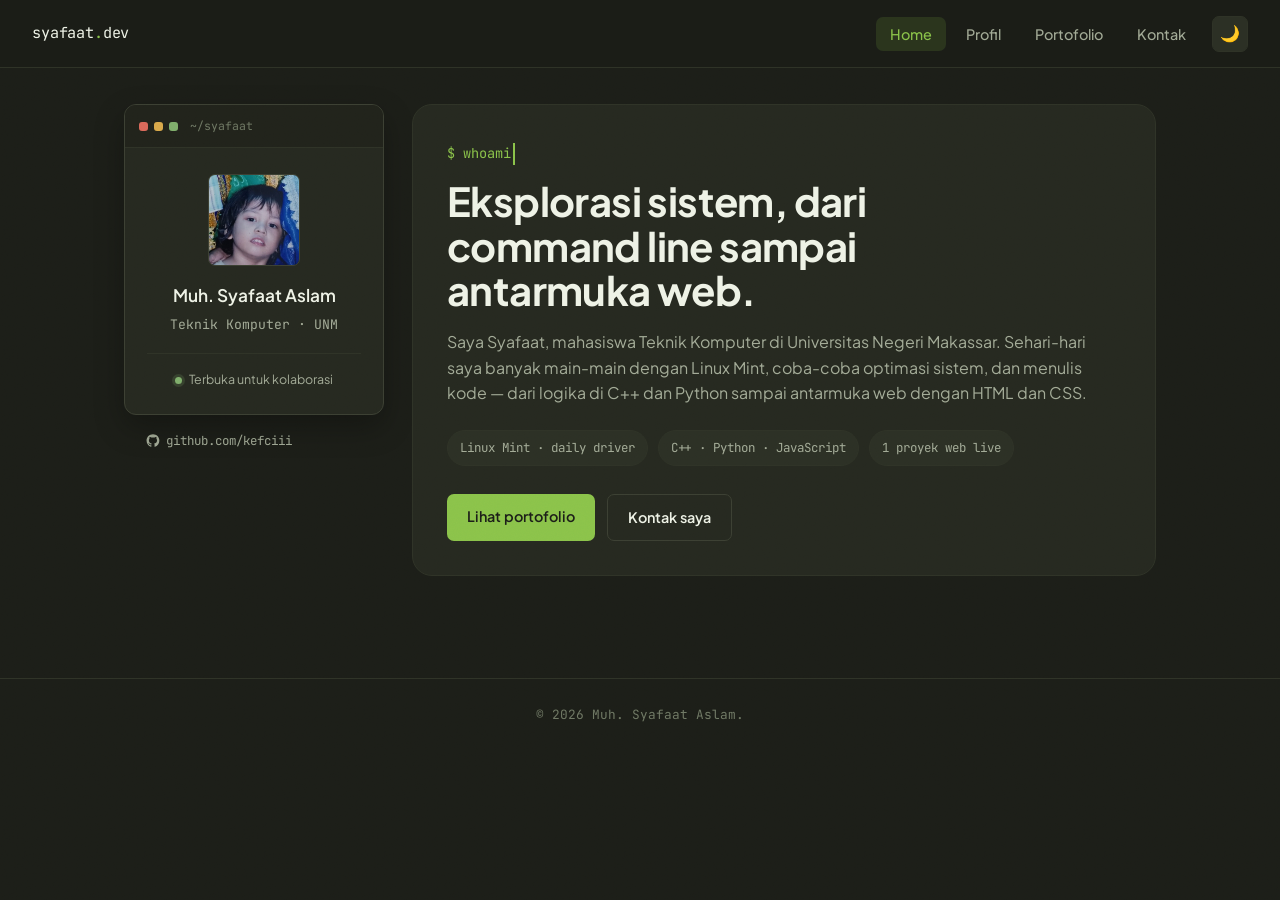
==== index.html @ 9907d19d "Portofolio" ====
<!DOCTYPE html>
<html lang="id">
<head>
    <meta charset="UTF-8">
    <meta name="viewport" content="width=device-width, initial-scale=1.0">
    <title>Muh. Syafaat Aslam — Teknik Komputer UNM</title>
    <meta name="description" content="Portofolio Muh. Syafaat Aslam, mahasiswa Teknik Komputer Universitas Negeri Makassar. Fokus di Linux, pemrograman, dan pengembangan web.">
    <meta property="og:title" content="Muh. Syafaat Aslam — Portofolio">
    <meta property="og:description" content="Mahasiswa Teknik Komputer UNM. Linux, pemrograman, dan pengembangan web.">
    <meta name="theme-color" content="#16140f">
    <link rel="stylesheet" href="style.css" type="text/css">
</head>
<body>

    <a href="#rightcolumn" class="skip-link">Lewati ke konten utama</a>

    <nav id="menu">
        <a href="index.html" class="brand">syafaat<span>.</span>dev</a>
        <div class="nav-right">
        <ul class="nav-links">
            <li><a href="index.html">Home</a></li>
            <li><a href="profil.html">Profil</a></li>
            <li><a href="portofolio.html">Portofolio</a></li>
            <li><a href="kontak.html">Kontak</a></li>
        </ul>
        <button id="theme-toggle" class="theme-toggle-btn" type="button" aria-label="Ganti tema">🌙</button>
        </div>
    </nav>

    <div id="wrapper">
        <div id="leftcolumn">
            <aside class="profile-card">
                <div class="card-chrome">
                    <span class="dot red"></span>
                    <span class="dot yellow"></span>
                    <span class="dot green"></span>
                    <span class="chrome-label">~/syafaat</span>
                </div>
                <div class="profile-body">
                    <div class="avatar"><img src="foto_profil.jpg" alt="Foto Muh. Syafaat Aslam"></div>
                    <b>Muh. Syafaat Aslam</b>
                    <p class="infotext">Teknik Komputer · UNM</p>
                    <div class="status-row">
                        <span class="status-dot"></span>
                        <span>Terbuka untuk kolaborasi</span>
                    </div>
                </div>
            </aside>
            <a href="https://github.com/kefciii" target="_blank" rel="noopener noreferrer" class="sidebar-link" style="margin-left: 22px;">
                <svg viewBox="0 0 24 24" fill="currentColor" aria-hidden="true"><path d="M12 .5C5.73.5.98 5.24.98 11.52c0 4.84 3.14 8.94 7.49 10.39.55.1.75-.24.75-.53 0-.26-.01-1.13-.02-2.05-3.05.66-3.7-1.3-3.7-1.3-.5-1.27-1.22-1.6-1.22-1.6-.99-.68.08-.67.08-.67 1.1.08 1.68 1.13 1.68 1.13.98 1.67 2.56 1.19 3.19.91.1-.71.38-1.19.7-1.46-2.44-.28-5-1.22-5-5.43 0-1.2.43-2.18 1.13-2.94-.11-.28-.49-1.4.11-2.92 0 0 .92-.3 3.02 1.12a10.5 10.5 0 0 1 5.5 0c2.1-1.42 3.02-1.12 3.02-1.12.6 1.52.22 2.64.11 2.92.7.76 1.13 1.74 1.13 2.94 0 4.22-2.57 5.15-5.02 5.42.39.34.74 1 .74 2.03 0 1.47-.01 2.65-.01 3.01 0 .29.2.64.76.53 4.34-1.45 7.48-5.55 7.48-10.39C23.02 5.24 18.27.5 12 .5Z"/></svg>
                github.com/kefciii
            </a>
        </div>

        <main id="rightcolumn" tabindex="-1">
            <div class="content-section">
                <span class="eyebrow" data-typing>$ whoami</span>
                <h1 class="headlines">Eksplorasi sistem, dari command line sampai antarmuka web.</h1>
                <p class="sublines">
                    Saya Syafaat, mahasiswa Teknik Komputer di Universitas Negeri Makassar. Sehari-hari saya banyak main-main dengan Linux Mint, coba-coba optimasi sistem, dan menulis kode — dari logika di C++ dan Python sampai antarmuka web dengan HTML dan CSS.
                </p>
                <div class="stat-row">
                    <span class="stat-chip">Linux Mint · daily driver</span>
                    <span class="stat-chip">C++ · Python · JavaScript</span>
                    <span class="stat-chip">1 proyek web live</span>
                </div>
                <div class="hero-actions">
                    <a href="portofolio.html" class="btn btn-primary">Lihat portofolio</a>
                    <a href="kontak.html" class="btn btn-ghost">Kontak saya</a>
                </div>
            </div>
        </main>
    </div>

    <div class="footer">
        © 2026 Muh. Syafaat Aslam.
    </div>

    <script src="script.js" defer></script>
</body>
</html>
---- style.css ----
@import url('https://fonts.googleapis.com/css2?family=Plus+Jakarta+Sans:wght@400;500;600;700&family=JetBrains+Mono:wght@400;500;600&display=swap');

:root {
    --bg: #1c1e18;
    --bg-soft: #21231b;
    --card: #262920;
    --card-alt: #2c3025;
    --border: #3c4033;
    --border-soft: #2f3327;
    --text-main: #eef2e6;
    --text-muted: #a3ab97;
    --text-faint: #6f7864;
    --accent: #8bc34a;
    --accent-dim: #6ea23a;
    --accent-soft: rgba(139, 195, 74, 0.14);
    --accent-shadow: rgba(139, 195, 74, 0.24);
    --sans: 'Plus Jakarta Sans', sans-serif;
    --mono: 'JetBrains Mono', ui-monospace, monospace;
    --radius-lg: 20px;
    --radius-md: 12px;
    --radius-sm: 7px;

    color-scheme: dark;
    transition: background-color 0.25s ease, color 0.25s ease, border-color 0.25s ease;
}

/* ---------- LIGHT THEME ---------- */
:root[data-theme="light"] {
    color-scheme: light;
    --bg: #f5f6f1;
    --bg-soft: #eceee6;
    --card: #ffffff;
    --card-alt: #eef0e8;
    --border: #d8dccd;
    --border-soft: #e4e7dc;
    --text-main: #1c1e18;
    --text-muted: #52584a;
    --text-faint: #838c74;
    --accent: #5c9a2c;
    --accent-dim: #4a7d23;
    --accent-soft: rgba(92, 154, 44, 0.12);
    --accent-shadow: rgba(92, 154, 44, 0.18);
}

* {
    margin: 0;
    padding: 0;
    box-sizing: border-box;
}

html {
    scroll-behavior: smooth;
}

body {
    background-color: var(--bg);
    color: var(--text-main);
    font-family: var(--sans);
    line-height: 1.6;
    overflow-x: hidden;
    position: relative;
}

/* subtle grain overlay to break flat digital surfaces */
body::before {
    content: "";
    position: fixed;
    inset: 0;
    z-index: 3;
    pointer-events: none;
    opacity: 0.05;
    mix-blend-mode: overlay;
    background-image: url("data:image/svg+xml,%3Csvg xmlns='http://www.w3.org/2000/svg' width='120' height='120'%3E%3Cfilter id='n'%3E%3CfeTurbulence type='fractalNoise' baseFrequency='0.9' numOctaves='2' stitchTiles='stitch'/%3E%3C/filter%3E%3Crect width='100%25' height='100%25' filter='url(%23n)'/%3E%3C/svg%3E");
}

@keyframes fadeInUp {
    from { opacity: 0; transform: translateY(16px); }
    to { opacity: 1; transform: translateY(0); }
}

.content-section, .profile-card {
    animation: fadeInUp 0.5s ease-out both;
}

.skip-link {
    position: absolute;
    left: 12px;
    top: -60px;
    background: var(--accent);
    color: #1c1e18;
    font-family: var(--mono);
    font-size: 0.85rem;
    font-weight: 600;
    padding: 10px 16px;
    border-radius: var(--radius-sm);
    z-index: 2000;
    transition: top 0.2s ease;
}

.skip-link:focus {
    top: 12px;
}

:focus-visible {
    outline: 2px solid var(--accent);
    outline-offset: 3px;
    border-radius: 4px;
}

#menu {
    display: flex;
    justify-content: space-between;
    align-items: center;
    height: 68px;
    width: 100%;
    background: rgba(28, 30, 24, 0.82);
    backdrop-filter: blur(10px);
    position: fixed;
    top: 0;
    left: 0;
    z-index: 1000;
    border-bottom: 1px solid var(--border-soft);
    padding: 0 32px;
}

.brand {
    font-family: var(--mono);
    font-size: 0.95rem;
    color: var(--text-main);
    text-decoration: none;
    letter-spacing: -0.01em;
}

.brand:hover {
    text-decoration: none;
    color: var(--text-main);
}

.brand span {
    color: var(--accent);
}

#menu ul.nav-links {
    display: flex;
    align-items: center;
    gap: 6px;
    list-style: none;
}

#menu ul.nav-links li {
    list-style: none;
}

#menu ul.nav-links a {
    text-decoration: none;
    color: var(--text-muted);
    font-weight: 500;
    font-size: 0.9rem;
    padding: 8px 14px;
    border-radius: var(--radius-sm);
    transition: color 0.2s ease, background 0.2s ease;
}

#menu ul.nav-links a:hover {
    color: var(--text-main);
    background: var(--card-alt);
}

#menu ul.nav-links a.active {
    color: var(--accent);
    background: var(--accent-soft);
}

.nav-right {
    display: flex;
    align-items: center;
    gap: 12px;
}

.theme-toggle-btn {
    width: 36px;
    height: 36px;
    display: flex;
    align-items: center;
    justify-content: center;
    background: var(--card-alt);
    border: 1px solid var(--border-soft);
    border-radius: var(--radius-sm);
    cursor: pointer;
    font-size: 1rem;
    line-height: 1;
    color: var(--text-main);
    transition: border-color 0.2s ease, transform 0.15s ease;
}

.theme-toggle-btn:hover {
    border-color: var(--accent-dim);
    transform: translateY(-1px);
}

#wrapper {
    max-width: 1080px;
    margin: 0 auto 40px auto;
    padding: 104px 24px 40px;
    display: flex;
    align-items: flex-start;
    gap: 28px;
}

#leftcolumn {
    width: 260px;
    flex-shrink: 0;
    position: sticky;
    top: 96px;
}

.profile-card {
    background-color: var(--card);
    border: 1px solid var(--border);
    border-radius: var(--radius-md);
    overflow: hidden;
    box-shadow: 0 12px 30px rgba(0, 0, 0, 0.28);
}

.card-chrome {
    display: flex;
    align-items: center;
    gap: 6px;
    padding: 12px 14px;
    border-bottom: 1px solid var(--border-soft);
    background: var(--bg-soft);
}

.dot {
    width: 9px;
    height: 9px;
    border-radius: 3px;
    display: inline-block;
}

.dot.red { background: #d9695a; }
.dot.yellow { background: #d9a94a; }
.dot.green { background: #7fae6b; }

.chrome-label {
    margin-left: 6px;
    font-family: var(--mono);
    font-size: 0.72rem;
    color: var(--text-faint);
}

.profile-body {
    padding: 26px 22px 24px;
    text-align: center;
}

.avatar {
    width: 92px;
    height: 92px;
    border-radius: var(--radius-sm);
    background: linear-gradient(155deg, var(--accent-soft), transparent);
    border: 1px solid var(--border);
    color: var(--accent);
    font-family: var(--mono);
    font-weight: 600;
    font-size: 1.35rem;
    display: flex;
    align-items: center;
    justify-content: center;
    margin: 0 auto 16px;
    overflow: hidden;
}

.avatar img {
    width: 100%;
    height: 100%;
    object-fit: cover;
    object-position: 50% 50%;
    display: block;
}

.profile-body b {
    font-size: 1.08rem;
    color: var(--text-main);
    display: block;
    margin-bottom: 4px;
    font-weight: 600;
}

.infotext {
    font-size: 0.82rem;
    color: var(--text-muted);
    font-family: var(--mono);
}

.status-row {
    display: flex;
    align-items: center;
    justify-content: center;
    gap: 7px;
    margin-top: 18px;
    padding-top: 16px;
    border-top: 1px solid var(--border-soft);
    font-size: 0.78rem;
    color: var(--text-muted);
}

.status-dot {
    width: 7px;
    height: 7px;
    border-radius: 50%;
    background: #7fae6b;
    box-shadow: 0 0 0 3px rgba(127, 174, 107, 0.18);
}

.sidebar-link {
    display: inline-flex;
    align-items: center;
    gap: 6px;
    margin-top: 16px;
    font-family: var(--mono);
    font-size: 0.78rem;
    color: var(--text-muted);
    text-decoration: none;
    transition: color 0.2s ease;
}

.sidebar-link:hover {
    color: var(--accent);
    text-decoration: none;
}

.sidebar-link svg {
    width: 14px;
    height: 14px;
}

#rightcolumn {
    flex: 1;
    min-width: 0;
}

.content-section {
    background-color: var(--card);
    border: 1px solid var(--border-soft);
    border-radius: var(--radius-lg);
    padding: 34px;
    margin-bottom: 22px;
}

.eyebrow {
    font-family: var(--mono);
    font-size: 0.85rem;
    color: var(--accent);
    margin-bottom: 14px;
    display: inline-block;
}

.headlines {
    font-size: clamp(1.7rem, 3.6vw, 2.5rem);
    line-height: 1.12;
    letter-spacing: -0.015em;
    margin-bottom: 16px;
    color: var(--text-main);
    text-wrap: balance;
    font-weight: 700;
    max-width: 22ch;
}

.sublines {
    color: var(--text-muted);
    font-size: 1rem;
    max-width: 58ch;
}

.stat-row {
    display: flex;
    flex-wrap: wrap;
    gap: 10px;
    margin-top: 24px;
}

.stat-chip {
    font-family: var(--mono);
    font-size: 0.78rem;
    color: var(--text-muted);
    background: var(--card-alt);
    border: 1px solid var(--border-soft);
    padding: 7px 12px;
    border-radius: 999px;
}

.hero-actions {
    display: flex;
    gap: 12px;
    margin-top: 28px;
    flex-wrap: wrap;
}

.btn {
    font-family: var(--sans);
    font-weight: 600;
    font-size: 0.9rem;
    padding: 11px 20px;
    border-radius: var(--radius-sm);
    text-decoration: none;
    display: inline-block;
    transition: transform 0.15s ease, background 0.2s ease, border-color 0.2s ease;
}

.btn-primary {
    background: var(--accent);
    color: #1c1e18;
}

.btn-primary:hover {
    background: #a3d968;
    transform: translateY(-1px);
}

.btn-primary:active {
    transform: translateY(0) scale(0.98);
}

.btn-ghost {
    border: 1px solid var(--border);
    color: var(--text-main);
}

.btn-ghost:hover {
    border-color: var(--accent);
    color: var(--accent);
}

h2 {
    color: var(--text-main);
    font-weight: 600;
    font-size: 1.3rem;
    margin-bottom: 4px;
}

.section-kicker {
    font-family: var(--mono);
    font-size: 0.75rem;
    color: var(--text-faint);
    text-transform: lowercase;
    margin-bottom: 6px;
    display: block;
}

p { color: var(--text-muted); font-size: 1rem; }

.transparent-box {
    background: var(--bg-soft);
    border: 1px solid var(--border-soft);
    padding: 22px;
    border-radius: var(--radius-md);
    margin-top: 16px;
}

.skill-list {
    margin-top: 20px;
    display: flex;
    flex-direction: column;
}

.skill-row {
    display: grid;
    grid-template-columns: 56px 1fr;
    gap: 18px;
    padding: 20px 0;
    border-top: 1px solid var(--border-soft);
    transition: padding-left 0.2s ease;
}

.skill-row:first-child { border-top: none; }

.skill-row:hover { padding-left: 6px; }

.skill-num {
    font-family: var(--mono);
    color: var(--border);
    font-size: 1.3rem;
    font-weight: 600;
    transition: color 0.2s ease;
}

.skill-row:hover .skill-num { color: var(--accent); }

.skill-row h3 {
    font-size: 1.02rem;
    color: var(--text-main);
    font-weight: 600;
    margin-bottom: 6px;
}

.skill-row p {
    font-size: 0.92rem;
    max-width: 54ch;
}

.skill-tags {
    margin-top: 10px;
    font-family: var(--mono);
    font-size: 0.72rem;
    color: var(--accent-dim);
}

.project-window {
    border: 1px solid var(--border);
    border-radius: var(--radius-md);
    overflow: hidden;
    margin-top: 16px;
    transition: transform 0.25s ease, box-shadow 0.25s ease, border-color 0.25s ease;
}

.project-window:hover {
    transform: translateY(-4px);
    border-color: var(--accent-dim);
    box-shadow: 0 16px 34px var(--accent-shadow);
}

.window-bar {
    display: flex;
    align-items: center;
    gap: 8px;
    padding: 10px 14px;
    background: var(--bg-soft);
    border-bottom: 1px solid var(--border-soft);
}

.url-pill {
    margin-left: 10px;
    flex: 1;
    min-width: 0;
    font-family: var(--mono);
    font-size: 0.72rem;
    color: var(--text-faint);
    background: var(--card);
    border: 1px solid var(--border-soft);
    border-radius: 999px;
    padding: 4px 12px;
    overflow: hidden;
    text-overflow: ellipsis;
    white-space: nowrap;
}

.window-preview {
    height: 150px;
    background:
        radial-gradient(circle at 15% 20%, var(--accent-shadow), transparent 45%),
        radial-gradient(circle at 85% 80%, rgba(226,166,64,0.1), transparent 50%),
        repeating-linear-gradient(135deg, var(--card-alt) 0 2px, var(--bg-soft) 2px 26px);
}

.window-body {
    padding: 24px;
    background: var(--card);
}

.window-body h3 {
    font-size: 1.15rem;
    color: var(--text-main);
    margin-bottom: 8px;
}

.tech-line {
    font-family: var(--mono);
    font-size: 0.75rem;
    color: var(--accent-dim);
    margin: 12px 0 4px;
    display: block;
}

.window-link {
    display: inline-flex;
    align-items: center;
    gap: 6px;
    margin-top: 14px;
    font-weight: 600;
    font-size: 0.9rem;
}

.more-note {
    margin-top: 18px;
    padding: 16px 20px;
    border: 1px dashed var(--border);
    border-radius: var(--radius-md);
    font-family: var(--mono);
    font-size: 0.8rem;
    color: var(--text-faint);
}

.contact-card {
    display: flex;
    align-items: center;
    gap: 16px;
    margin-top: 18px;
    padding: 20px;
    background: var(--bg-soft);
    border: 1px solid var(--border-soft);
    border-radius: var(--radius-md);
    text-decoration: none;
    transition: border-color 0.2s ease, transform 0.2s ease;
}

.contact-card:hover {
    border-color: var(--accent-dim);
    transform: translateY(-2px);
    text-decoration: none;
}

.contact-icon {
    width: 42px;
    height: 42px;
    border-radius: var(--radius-sm);
    background: var(--card-alt);
    display: flex;
    align-items: center;
    justify-content: center;
    flex-shrink: 0;
    color: var(--accent);
}

.contact-icon svg { width: 20px; height: 20px; }

.contact-meta span {
    display: block;
}

.contact-label {
    font-size: 0.75rem;
    color: var(--text-faint);
    font-family: var(--mono);
}

.contact-value {
    color: var(--text-main);
    font-weight: 600;
    margin-top: 2px;
}

a {
    color: var(--accent);
    text-decoration: none;
    transition: color 0.2s ease;
}

a:hover {
    color: #a3d968;
    text-decoration: underline;
}

.footer {
    text-align: center;
    padding: 26px;
    color: var(--text-faint);
    font-size: 0.8rem;
    font-family: var(--mono);
    border-top: 1px solid var(--border-soft);
    margin-top: 10px;
}

@media (max-width: 820px) {
    #wrapper {
        flex-direction: column;
        align-items: stretch;
        padding-top: 92px;
    }

    #leftcolumn {
        position: static;
        width: 100%;
    }

    .profile-body {
        text-align: left;
        display: grid;
        grid-template-columns: auto 1fr;
        column-gap: 16px;
        row-gap: 2px;
        grid-template-areas:
            "avatar name"
            "avatar sub"
            "status status";
    }
    .avatar { margin: 0; grid-area: avatar; align-self: start; }
    .profile-body b { grid-area: name; }
    .infotext { grid-area: sub; }
    .status-row {
        grid-area: status;
        justify-content: flex-start;
        margin-top: 14px;
    }
    .sidebar-link { justify-content: flex-start; }

    #menu { padding: 0 18px; }
    #menu ul.nav-links { gap: 2px; }
    #menu ul.nav-links a { padding: 8px 10px; font-size: 0.84rem; }

    .content-section { padding: 24px; }
}

/* ---------- SCROLL REVEAL ---------- */
.reveal-init {
    opacity: 0;
    transform: translateY(24px);
    transition: opacity 0.6s ease, transform 0.6s ease;
}

.reveal-visible {
    opacity: 1;
    transform: translateY(0);
}

@media (prefers-reduced-motion: reduce) {
    html { scroll-behavior: auto; }
    *, *::before, *::after {
        animation-duration: 0.001ms !important;
        transition-duration: 0.001ms !important;
    }
}
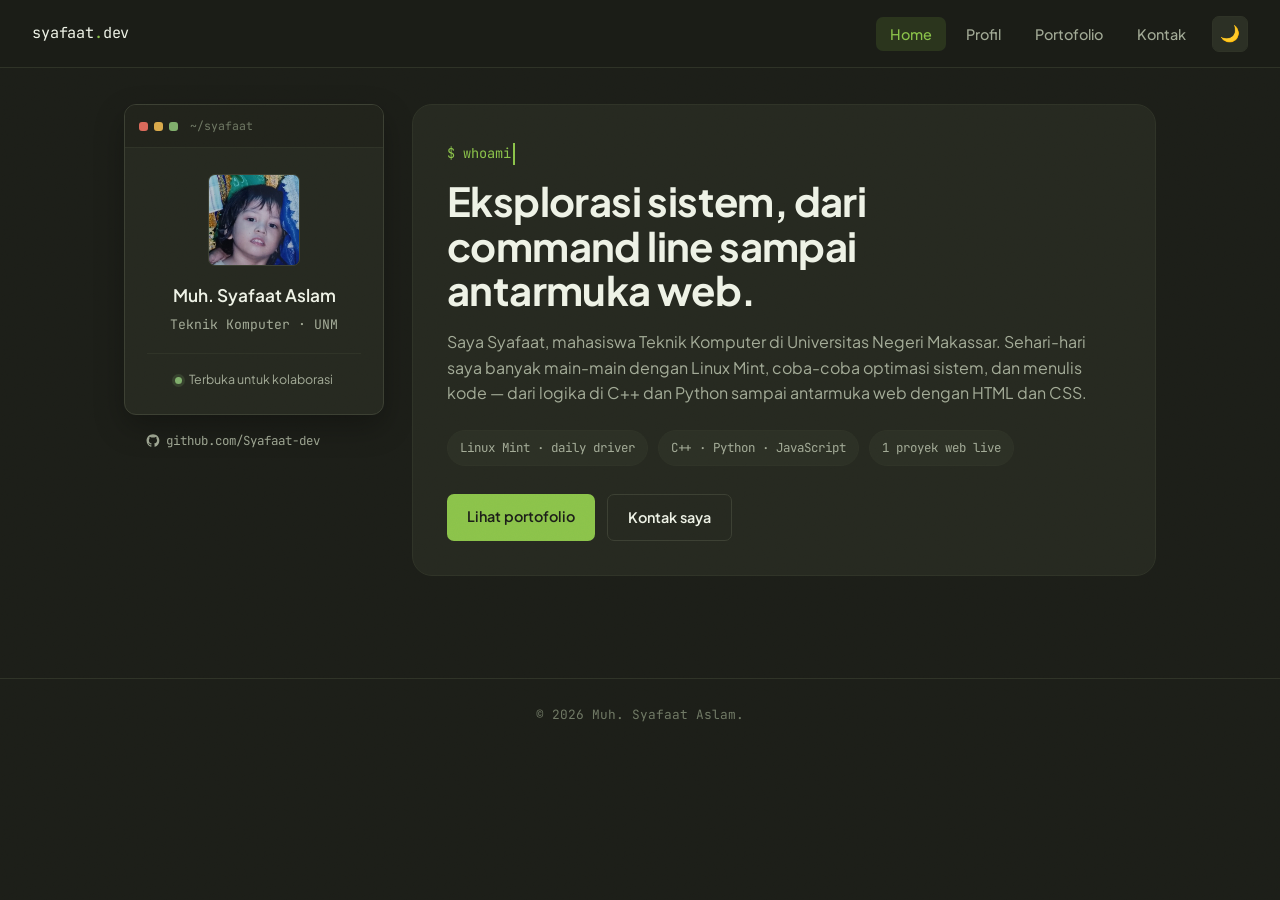
==== commit 6b8f7a65: "Menambahkan Dark Mode" ====
--- a/index.html
+++ b/index.html
@@ -46,9 +46,9 @@
                     </div>
                 </div>
             </aside>
-            <a href="https://github.com/kefciii" target="_blank" rel="noopener noreferrer" class="sidebar-link" style="margin-left: 22px;">
+            <a href="https://github.com/Syafaat-dev" target="_blank" rel="noopener noreferrer" class="sidebar-link" style="margin-left: 22px;">
                 <svg viewBox="0 0 24 24" fill="currentColor" aria-hidden="true"><path d="M12 .5C5.73.5.98 5.24.98 11.52c0 4.84 3.14 8.94 7.49 10.39.55.1.75-.24.75-.53 0-.26-.01-1.13-.02-2.05-3.05.66-3.7-1.3-3.7-1.3-.5-1.27-1.22-1.6-1.22-1.6-.99-.68.08-.67.08-.67 1.1.08 1.68 1.13 1.68 1.13.98 1.67 2.56 1.19 3.19.91.1-.71.38-1.19.7-1.46-2.44-.28-5-1.22-5-5.43 0-1.2.43-2.18 1.13-2.94-.11-.28-.49-1.4.11-2.92 0 0 .92-.3 3.02 1.12a10.5 10.5 0 0 1 5.5 0c2.1-1.42 3.02-1.12 3.02-1.12.6 1.52.22 2.64.11 2.92.7.76 1.13 1.74 1.13 2.94 0 4.22-2.57 5.15-5.02 5.42.39.34.74 1 .74 2.03 0 1.47-.01 2.65-.01 3.01 0 .29.2.64.76.53 4.34-1.45 7.48-5.55 7.48-10.39C23.02 5.24 18.27.5 12 .5Z"/></svg>
-                github.com/kefciii
+                github.com/Syafaat-dev
             </a>
         </div>
 
--- a/style.css
+++ b/style.css
@@ -24,7 +24,6 @@
     transition: background-color 0.25s ease, color 0.25s ease, border-color 0.25s ease;
 }
 
-/* ---------- LIGHT THEME ---------- */
 :root[data-theme="light"] {
     color-scheme: light;
     --bg: #f5f6f1;
@@ -61,7 +60,6 @@
     position: relative;
 }
 
-/* subtle grain overlay to break flat digital surfaces */
 body::before {
     content: "";
     position: fixed;
@@ -701,7 +699,6 @@
     .content-section { padding: 24px; }
 }
 
-/* ---------- SCROLL REVEAL ---------- */
 .reveal-init {
     opacity: 0;
     transform: translateY(24px);
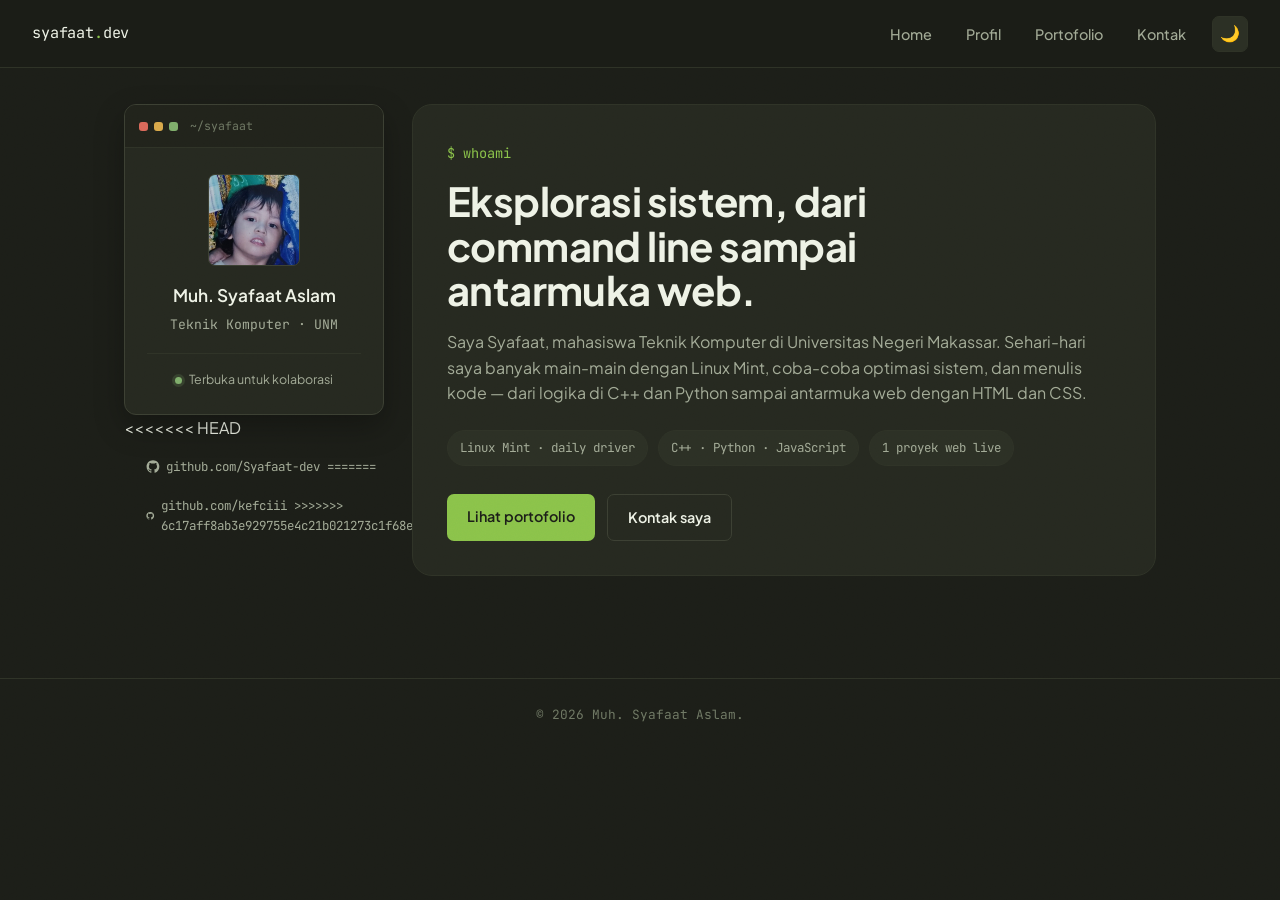
==== commit fe138306: "Dark Mode" ====
--- a/index.html
+++ b/index.html
@@ -46,9 +46,15 @@
                     </div>
                 </div>
             </aside>
+<<<<<<< HEAD
             <a href="https://github.com/Syafaat-dev" target="_blank" rel="noopener noreferrer" class="sidebar-link" style="margin-left: 22px;">
                 <svg viewBox="0 0 24 24" fill="currentColor" aria-hidden="true"><path d="M12 .5C5.73.5.98 5.24.98 11.52c0 4.84 3.14 8.94 7.49 10.39.55.1.75-.24.75-.53 0-.26-.01-1.13-.02-2.05-3.05.66-3.7-1.3-3.7-1.3-.5-1.27-1.22-1.6-1.22-1.6-.99-.68.08-.67.08-.67 1.1.08 1.68 1.13 1.68 1.13.98 1.67 2.56 1.19 3.19.91.1-.71.38-1.19.7-1.46-2.44-.28-5-1.22-5-5.43 0-1.2.43-2.18 1.13-2.94-.11-.28-.49-1.4.11-2.92 0 0 .92-.3 3.02 1.12a10.5 10.5 0 0 1 5.5 0c2.1-1.42 3.02-1.12 3.02-1.12.6 1.52.22 2.64.11 2.92.7.76 1.13 1.74 1.13 2.94 0 4.22-2.57 5.15-5.02 5.42.39.34.74 1 .74 2.03 0 1.47-.01 2.65-.01 3.01 0 .29.2.64.76.53 4.34-1.45 7.48-5.55 7.48-10.39C23.02 5.24 18.27.5 12 .5Z"/></svg>
                 github.com/Syafaat-dev
+=======
+            <a href="https://github.com/kefciii" target="_blank" rel="noopener noreferrer" class="sidebar-link" style="margin-left: 22px;">
+                <svg viewBox="0 0 24 24" fill="currentColor" aria-hidden="true"><path d="M12 .5C5.73.5.98 5.24.98 11.52c0 4.84 3.14 8.94 7.49 10.39.55.1.75-.24.75-.53 0-.26-.01-1.13-.02-2.05-3.05.66-3.7-1.3-3.7-1.3-.5-1.27-1.22-1.6-1.22-1.6-.99-.68.08-.67.08-.67 1.1.08 1.68 1.13 1.68 1.13.98 1.67 2.56 1.19 3.19.91.1-.71.38-1.19.7-1.46-2.44-.28-5-1.22-5-5.43 0-1.2.43-2.18 1.13-2.94-.11-.28-.49-1.4.11-2.92 0 0 .92-.3 3.02 1.12a10.5 10.5 0 0 1 5.5 0c2.1-1.42 3.02-1.12 3.02-1.12.6 1.52.22 2.64.11 2.92.7.76 1.13 1.74 1.13 2.94 0 4.22-2.57 5.15-5.02 5.42.39.34.74 1 .74 2.03 0 1.47-.01 2.65-.01 3.01 0 .29.2.64.76.53 4.34-1.45 7.48-5.55 7.48-10.39C23.02 5.24 18.27.5 12 .5Z"/></svg>
+                github.com/kefciii
+>>>>>>> 6c17aff8ab3e929755e4c21b021273c1f68eff7b
             </a>
         </div>
 
